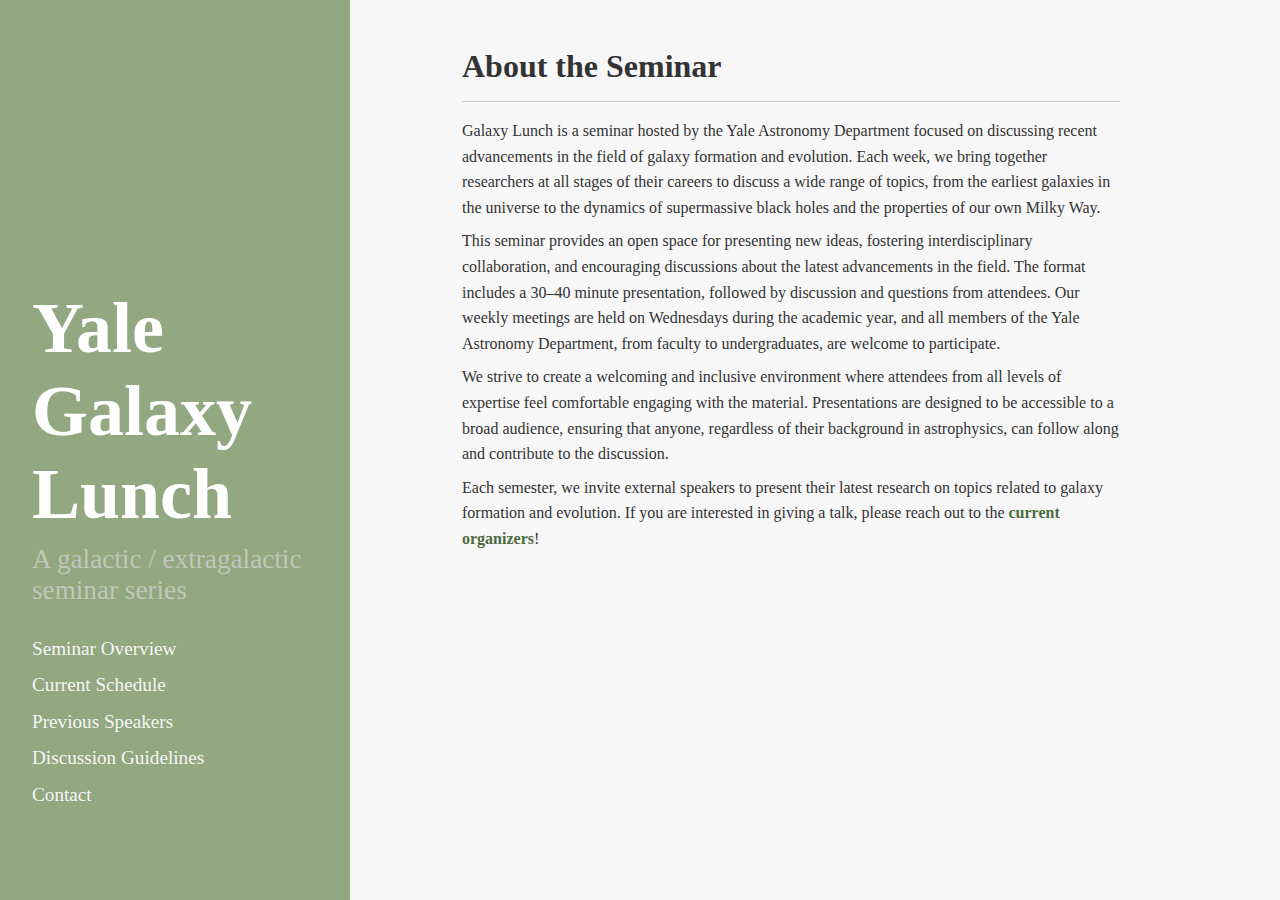
==== index.html @ 4d8f280e "added content" ====
<!DOCTYPE html>
<html lang="en">
<head>
  <meta charset="UTF-8" />
  <meta name="viewport" content="width=device-width, initial-scale=1.0"/>
  <title>Yale Galaxy Lunch</title>
  <link rel="stylesheet" href="style.css" />
</head>
<body>
    
  <div class="container">
    <nav class="sidebar">
        <div class="sidebar-inner">
          <h1><a href="index.html">Yale Galaxy Lunch</a></h1>
          <p class="subtitle">A galactic / extragalactic seminar series</p>
          <ul class="nav-links">
            <li><a class="active" href="index.html">Seminar Overview</a></li>
            <li><a href="schedule.html">Current Schedule</a></li>
            <li><a href="archive.html">Previous Speakers</a></li>
            <li><a href="guidelines.html">Discussion Guidelines</a></li>
            <li><a href="contact.html">Contact</a></li>
          </ul>
        </div>
      </nav>
      
    <main class="content">
      <h2>About the Seminar</h2>
      <hr>
      <p>
        Galaxy Lunch is a seminar hosted by the Yale Astronomy Department focused on discussing recent advancements in the field of galaxy formation and evolution. Each week, we bring together researchers at all stages of their careers to discuss a wide range of topics, from the earliest galaxies in the universe to the dynamics of supermassive black holes and the properties of our own Milky Way.
      </p>
      <p>
        This seminar provides an open space for presenting new ideas, fostering interdisciplinary collaboration, and encouraging discussions about the latest advancements in the field. The format includes a 30–40 minute presentation, followed by discussion and questions from attendees. Our weekly meetings are held on Wednesdays during the academic year, and all members of the Yale Astronomy Department, from faculty to undergraduates, are welcome to participate.
      </p>
      <p>
        We strive to create a welcoming and inclusive environment where attendees from all levels of expertise feel comfortable engaging with the material. Presentations are designed to be accessible to a broad audience, ensuring that anyone, regardless of their background in astrophysics, can follow along and contribute to the discussion.
      </p>
      <p>
        Each semester, we invite external speakers to present their latest research on topics related to galaxy formation and evolution. If you are interested in giving a talk, please reach out to the <a href="contact.html">current organizers</a>!
      </p>
    </main>
  </div>
</body>
</html>
---- style.css ----
/* General Reset */
* {
    margin: 0;
    padding: 0;
    box-sizing: border-box;
  }
  
  /* Layout Container */
  .container {
    display: flex;
    min-height: 100vh;
    font-family: 'Times New Roman', Times, serif;
    color: #333;
  }
  
  /* Sidebar Styles */
  .sidebar {
    background-color: #91a880; /* Sage green */
    color: #fff;
    padding: 5rem 2rem;
    width: 350px;
    flex-shrink: 0;
    position: sticky;
    top: 0;
    height: 100vh;
    font-size: 1.2rem;
    display: flex;
    flex-direction: column;
    justify-content: flex-end; /* push everything to the bottom */
  }

  .sidebar-inner {
    display: flex;
    flex-direction: column;
    align-items: flex-start;
  }
  
  
  /* Navigation Links */
  .nav-links {
    list-style: none;
    flex-grow: 1;
  }
  
  .nav-links li {
    margin-bottom: 0.9rem;
  }
  
  .nav-links a {
    color: #f5f5f5;
    text-decoration: none;
    transition: color 0.2s ease;
  }
  
  .nav-links a:hover {
    color: #f5f5f5;
    text-decoration: underline;
  }
  
  
  .sidebar h1 {
    font-size: 4.5rem;
    margin-bottom: 0.5rem;
  }
  
  .sidebar h1 a {
    color: #fff;
    text-decoration: none;
  }
  
  .sidebar h1 a:hover {
    text-decoration: none;
  }
  
  .sidebar .subtitle {
    font-size: 1.7rem;
    color: #dadadaa9;
    margin-bottom: 2.0rem;
  }
  
  /* Main Content Styles */
  .content {
    flex-grow: 1;
    padding-left: 7rem;
    padding-top: 3rem;
    padding-right: 10rem;
    background-color: #f7f7f7;
  }
  
  .content h2 {
    font-size: 2.0rem;
    margin-bottom: 1rem;
  }
  
  .content p {
    margin-bottom: 1.3rem;
    line-height: 1.6;
    margin-bottom: 0.5rem;
  }
  
  .content a {
    color: #4a6b3c;
    text-decoration: none;
    font-weight: bold;
    transition: color 0.2s ease;
  }
  
  .content a:hover {
    text-decoration: underline;
  }





  /* Responsive Design */
  @media (max-width: 768px) {
    .container {
      flex-direction: column;
    }
  
    .sidebar {
      width: 100%;
      height: auto;
      position: relative;
    }
  
    .content {
      padding: 1.5rem;
    }
  }
  
  hr {
    border: none;
    border-top: 1px solid #ccc;
    margin: 1rem 0;
  }
  




/* Schedule Table */
.schedule-table {
    width: 100%;
    border-collapse: collapse;
    margin-top: 2rem;
    font-size: 1rem;
  }
  
  .schedule-table th,
  .schedule-table td {
    padding: 0.75rem;
    border-bottom: 1px solid #ccc;
    text-align: left;
    vertical-align: top;
  }
  
  /* Abstract row (hidden by default) */
  .abstract-row {
    background-color: #dee9d7;
  }
  
  .abstract-row p {
    margin: 0.75rem 1rem;
    color: #444;
  }
  
  .hidden {
    display: none;
  }
  
  /* Toggle button styling (▸ More) */
  details.abstract-toggle {
    margin-top: 0.4rem;
  }
  
  details.abstract-toggle summary {
    font-weight: bold;
    font-size: 0.8rem;
    color: #4a6b3c;
    cursor: pointer;
    list-style: none;
  }
  



  .guidelines-list {
    margin-top: 1.5rem;
    padding-left: 1.5rem;
  }
  
  .guidelines-list li {
    margin-bottom: 1rem;
    line-height: 1.6;
  }
  



  .contact-card {
    margin-top: 2rem;
    padding: 1rem 1.5rem;
    border-left: 4px solid #8fa87e;
    background-color: #f5f5f5;
  }
  
  .contact-card h3 {
    margin-bottom: 0.25rem;
  }
  
  .contact-card p {
    margin: 0.25rem 0;
  }
  
  .contact-card a {
    color: #4a6b3c;
    text-decoration: none;
  }
  
  .contact-card a:hover {
    text-decoration: underline;
  }
  

  .archive-list {
    margin-top: 1.5rem;
    padding-left: 1.5rem;
    font-size: 1.1rem;
  }
  
  .archive-list li {
    margin-bottom: 0.7rem;
  }
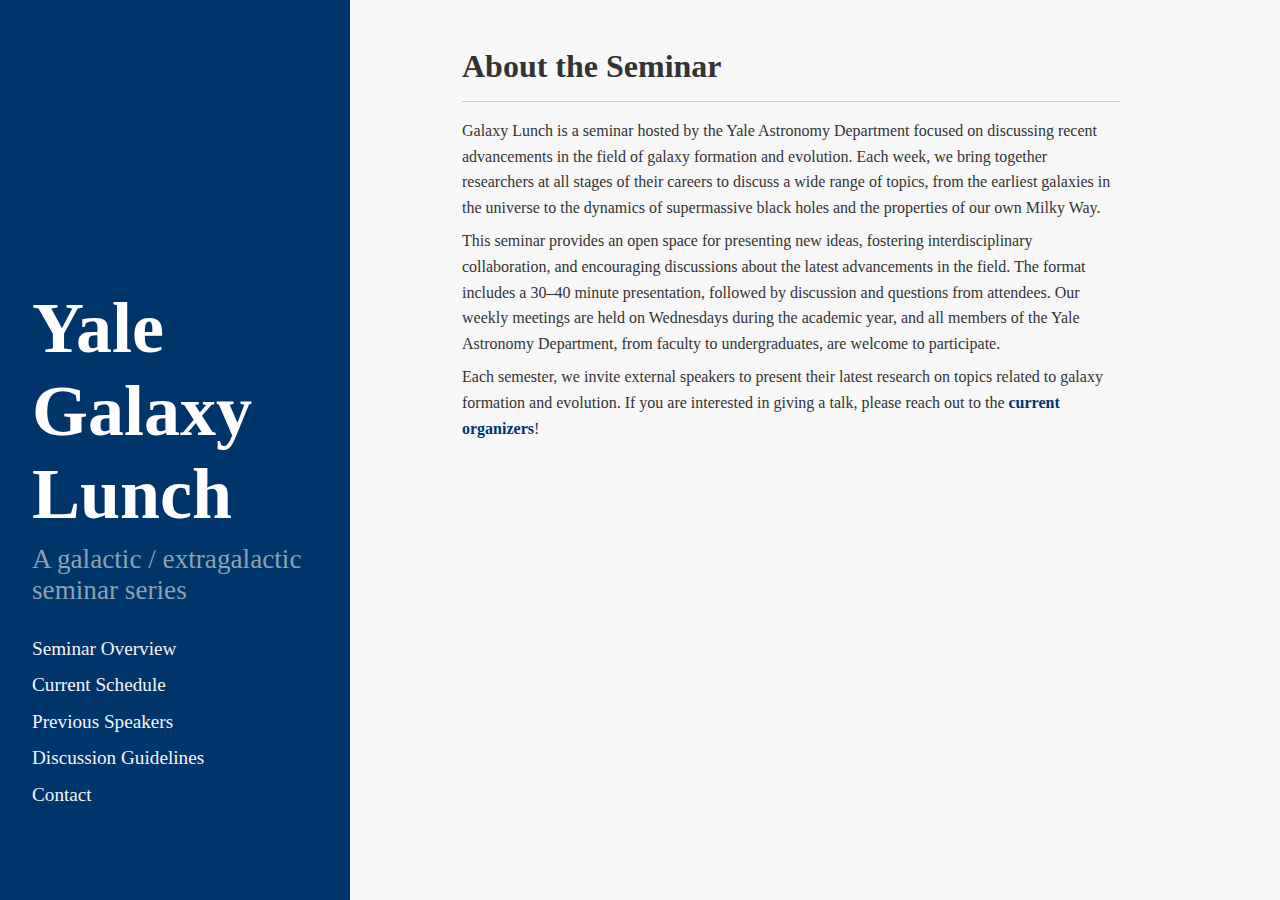
==== commit 3f26c59d: "yale blue" ====
--- a/index.html
+++ b/index.html
@@ -33,9 +33,6 @@
         This seminar provides an open space for presenting new ideas, fostering interdisciplinary collaboration, and encouraging discussions about the latest advancements in the field. The format includes a 30–40 minute presentation, followed by discussion and questions from attendees. Our weekly meetings are held on Wednesdays during the academic year, and all members of the Yale Astronomy Department, from faculty to undergraduates, are welcome to participate.
       </p>
       <p>
-        We strive to create a welcoming and inclusive environment where attendees from all levels of expertise feel comfortable engaging with the material. Presentations are designed to be accessible to a broad audience, ensuring that anyone, regardless of their background in astrophysics, can follow along and contribute to the discussion.
-      </p>
-      <p>
         Each semester, we invite external speakers to present their latest research on topics related to galaxy formation and evolution. If you are interested in giving a talk, please reach out to the <a href="contact.html">current organizers</a>!
       </p>
     </main>
--- a/style.css
+++ b/style.css
@@ -15,7 +15,7 @@
   
   /* Sidebar Styles */
   .sidebar {
-    background-color: #91a880; /* Sage green */
+    background-color: #00356b; /* Yale Blue */
     color: #fff;
     padding: 5rem 2rem;
     width: 350px;
@@ -99,7 +99,7 @@
   }
   
   .content a {
-    color: #4a6b3c;
+    color: #00356b;
     text-decoration: none;
     font-weight: bold;
     transition: color 0.2s ease;
@@ -158,7 +158,7 @@
   
   /* Abstract row (hidden by default) */
   .abstract-row {
-    background-color: #dee9d7;
+    background-color: #a2b8cc64;
   }
   
   .abstract-row p {
@@ -178,7 +178,7 @@
   details.abstract-toggle summary {
     font-weight: bold;
     font-size: 0.8rem;
-    color: #4a6b3c;
+    color: #00356b;
     cursor: pointer;
     list-style: none;
   }
@@ -202,7 +202,7 @@
   .contact-card {
     margin-top: 2rem;
     padding: 1rem 1.5rem;
-    border-left: 4px solid #8fa87e;
+    border-left: 4px solid #00356b;
     background-color: #f5f5f5;
   }
   
@@ -215,7 +215,7 @@
   }
   
   .contact-card a {
-    color: #4a6b3c;
+    color: #00356b;
     text-decoration: none;
   }
   
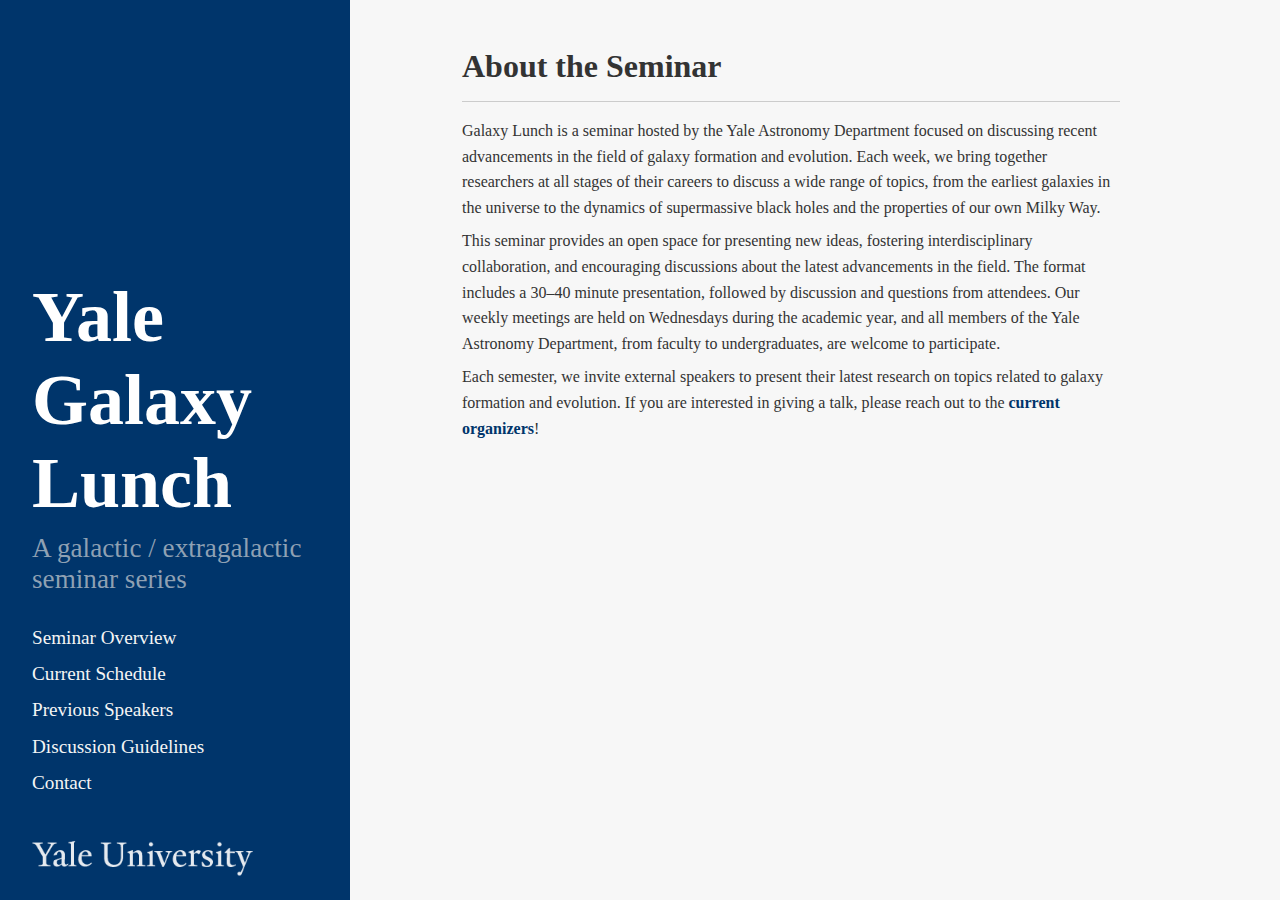
==== commit d80d0bf3: "added contact pics" ====
--- a/index.html
+++ b/index.html
@@ -5,6 +5,7 @@
   <meta name="viewport" content="width=device-width, initial-scale=1.0"/>
   <title>Yale Galaxy Lunch</title>
   <link rel="stylesheet" href="style.css" />
+  <link rel="icon" href="favicon.ico" type="image/x-icon" />
 </head>
 <body>
     
@@ -21,6 +22,8 @@
             <li><a href="contact.html">Contact</a></li>
           </ul>
         </div>
+        <img class="sidebar-logo" src="assets/logo.png" alt="Yale logo" />
+
       </nav>
       
     <main class="content">
--- a/style.css
+++ b/style.css
@@ -17,7 +17,7 @@
   .sidebar {
     background-color: #00356b; /* Yale Blue */
     color: #fff;
-    padding: 5rem 2rem;
+    padding: 0rem 2rem;
     width: 350px;
     flex-shrink: 0;
     position: sticky;
@@ -197,15 +197,23 @@
   }
   
 
-
-
   .contact-card {
+    display: flex;
+    align-items: center;
     margin-top: 2rem;
     padding: 1rem 1.5rem;
     border-left: 4px solid #00356b;
     background-color: #f5f5f5;
   }
   
+  .contact-photo {
+    width: 90px;
+    height: 90px;
+    border-radius: 50%;
+    object-fit: cover;
+    margin-right: 1.5rem;
+  }
+    
   .contact-card h3 {
     margin-bottom: 0.25rem;
   }
@@ -233,4 +241,14 @@
   .archive-list li {
     margin-bottom: 0.7rem;
   }
+
+
+
+  .sidebar-logo {
+    width: 80%;
+    max-width: 300px;
+    margin-top: 0rem;
+    align-self: left;
+    opacity: 0.9;
+  }
   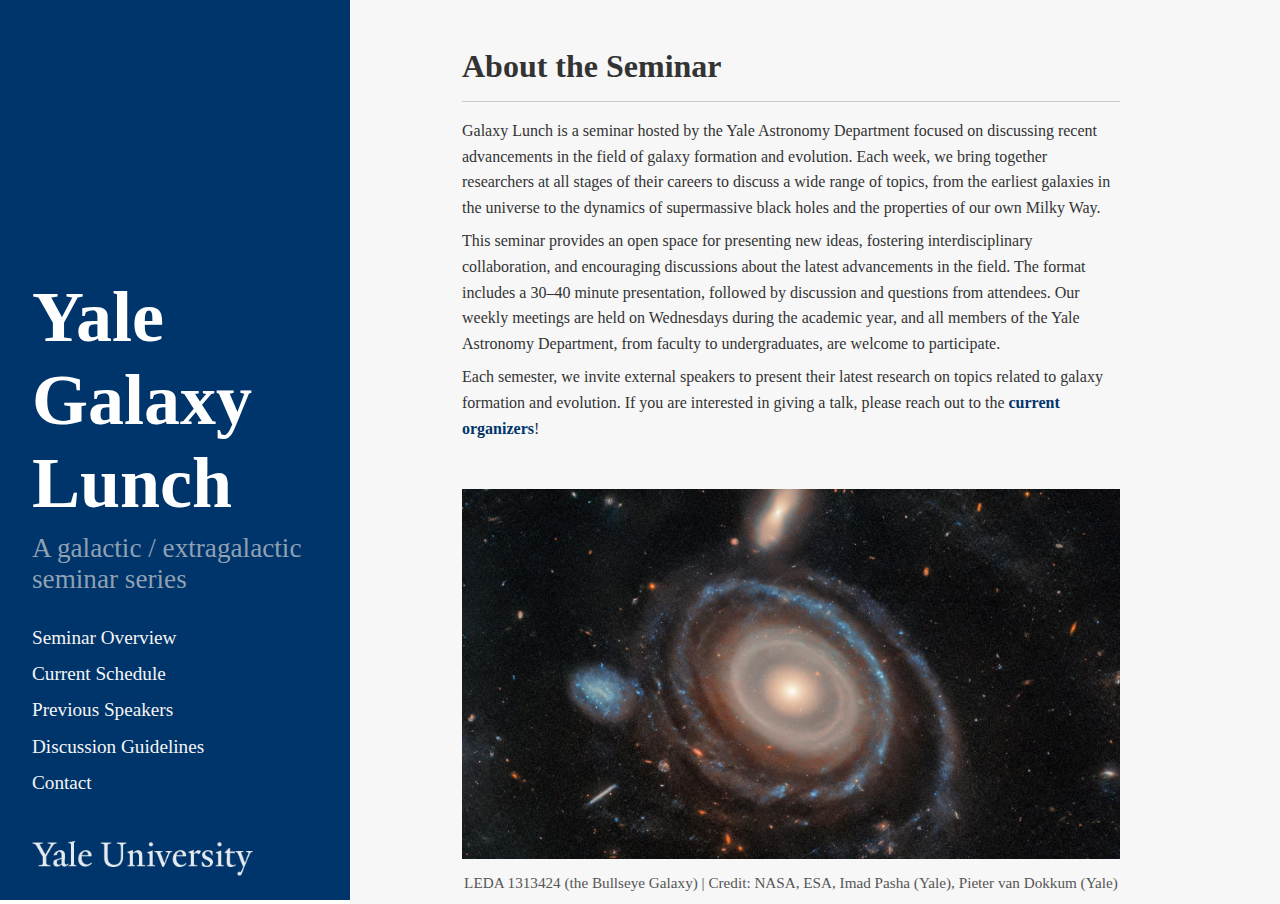
==== commit 6690c787: "added cover image" ====
--- a/index.html
+++ b/index.html
@@ -38,6 +38,11 @@
       <p>
         Each semester, we invite external speakers to present their latest research on topics related to galaxy formation and evolution. If you are interested in giving a talk, please reach out to the <a href="contact.html">current organizers</a>!
       </p>
+      <div class="about-banner">
+        <img src="assets/bullseyegalaxy.jpg" alt="Bullseye Galaxy Image" />
+      </div>
+      <p class="banner-caption">LEDA 1313424 (the Bullseye Galaxy) | Credit: NASA, ESA, Imad Pasha (Yale), Pieter van Dokkum (Yale)</p>
+      
     </main>
   </div>
 </body>
--- a/style.css
+++ b/style.css
@@ -251,4 +251,24 @@
     align-self: left;
     opacity: 0.9;
   }
-  +  
+
+  .about-banner {
+    margin-top: 3rem;
+    text-align: center;
+  }
+  
+  .about-banner img {
+    width: 100%;
+    max-height: 400px;
+    object-fit: cover;
+    border-radius: 0px;
+  }
+
+  .banner-caption {
+    font-size: 0.95rem;
+    color: #555;
+    margin-top: 0.5rem;
+    text-align: center;
+  }
+    